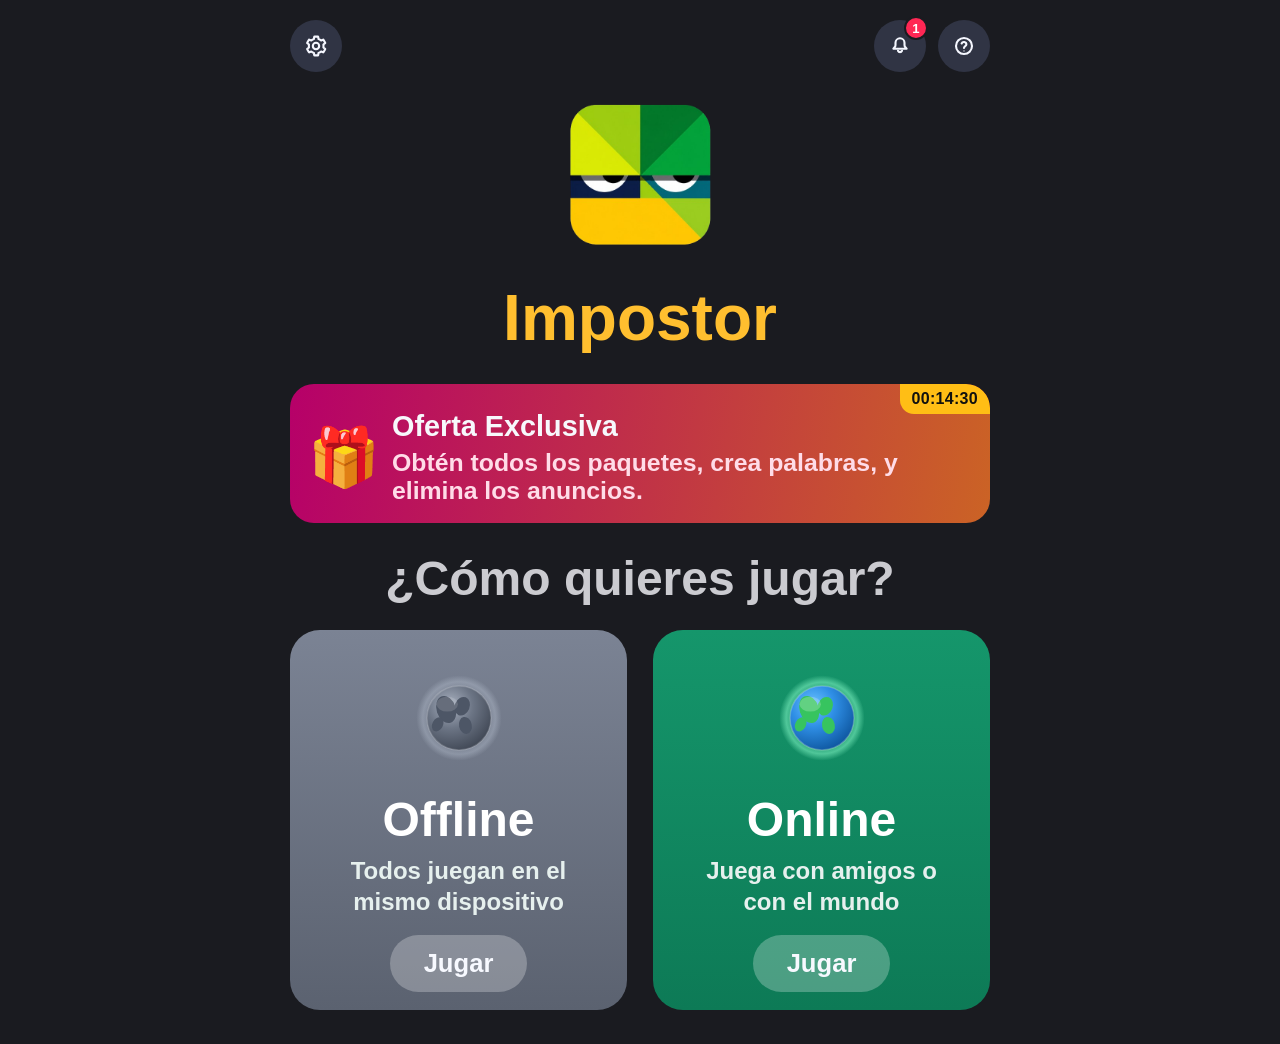
==== html/game.html @ 66438ec7 "Interfaces Juego Impostor" ====
<!DOCTYPE html>
<html lang="es">
<head>
	<meta charset="UTF-8" />
	<meta name="viewport" content="width=device-width, initial-scale=1.0, viewport-fit=cover" />
	<title>Impostor Bíblico - Inicio</title>

	<!-- PWA -->
	<link rel="manifest" href="../manifest.json" />
	<meta name="theme-color" content="#1A1B20" />
	<link rel="icon" type="image/png" sizes="32x32" href="../icons/favicon-32.png" />
	<link rel="icon" type="image/png" sizes="16x16" href="../icons/favicon-16.png" />
	<link rel="apple-touch-icon" href="../icons/apple-touch-icon.png" />
	<meta name="mobile-web-app-capable" content="yes" />
	<meta name="apple-mobile-web-app-capable" content="yes" />
	<meta name="apple-mobile-web-app-status-bar-style" content="black-translucent" />
	<meta name="apple-mobile-web-app-title" content="Impostor Bíblico" />

	<link rel="stylesheet" href="../css/game.css" />
</head>
<body>
	<div class="app-shell">
		<header class="top-bar">
			<button class="icon-btn" type="button" aria-label="Ajustes">
				<svg viewBox="0 0 24 24" focusable="false" class="stroke-icon">
					<circle cx="12" cy="12" r="3.2"></circle>
					<path d="M19.4 13.5a7.6 7.6 0 0 0 .06-1.5 7.6 7.6 0 0 0-.06-1.5l1.7-1.3a.4.4 0 0 0 .1-.5l-1.6-2.8a.4.4 0 0 0-.5-.18l-2 .8a7.4 7.4 0 0 0-2.6-1.5l-.3-2.1a.4.4 0 0 0-.4-.33h-3.2a.4.4 0 0 0-.4.33l-.3 2.1a7.4 7.4 0 0 0-2.6 1.5l-2-.8a.4.4 0 0 0-.5.18l-1.6 2.8a.4.4 0 0 0 .1.5l1.7 1.3a7.6 7.6 0 0 0 0 3l-1.7 1.3a.4.4 0 0 0-.1.5l1.6 2.8a.4.4 0 0 0 .5.18l2-.8a7.4 7.4 0 0 0 2.6 1.5l.3 2.1a.4.4 0 0 0 .4.33h3.2a.4.4 0 0 0 .4-.33l.3-2.1a7.4 7.4 0 0 0 2.6-1.5l2 .8a.4.4 0 0 0 .5-.18l1.6-2.8a.4.4 0 0 0-.1-.5z"></path>
				</svg>
			</button>

			<div class="top-right-actions">
				<button class="icon-btn" type="button" aria-label="Notificaciones">
					<svg viewBox="0 0 24 24" focusable="false" class="stroke-icon">
						<path d="M12 4.3a4.5 4.5 0 0 0-4.5 4.5v2.1c0 .9-.3 1.7-.9 2.4l-1.2 1.4h13.2l-1.2-1.4a3.6 3.6 0 0 1-.9-2.4V8.8A4.5 4.5 0 0 0 12 4.3z"></path>
						<path d="M10 16.8a2.2 2.2 0 0 0 4 0"></path>
					</svg>
					<span class="badge">1</span>
				</button>

				<button class="icon-btn" type="button" aria-label="Ayuda">
					<svg viewBox="0 0 24 24" focusable="false" class="stroke-icon">
						<circle cx="12" cy="12" r="8"></circle>
						<path d="M9.6 9.5a2.5 2.5 0 0 1 4.8.8c0 1.7-2.4 2.3-2.4 3.7"></path>
						<circle cx="12" cy="16.9" r=".7" class="fill-dot"></circle>
					</svg>
				</button>
			</div>
		</header>

		<main class="home-content">
			<section class="brand-zone" aria-label="Marca">
				<img src="../img/LogoImpostor.png" alt="Logo Impostor" class="brand-logo" />
				<h1>Impostor</h1>
			</section>

			<section class="promo-card" aria-label="Oferta exclusiva">
				<div class="gift-emoji" aria-hidden="true">🎁</div>
				<div class="promo-copy">
					<h2>Oferta Exclusiva</h2>
					<p>Obtén todos los paquetes, crea palabras, y elimina los anuncios.</p>
				</div>
				<span class="timer-pill">00:14:30</span>
			</section>

			<h2 class="section-title">¿Cómo quieres jugar?</h2>

			<section class="mode-grid" aria-label="Modos de juego">
				<article class="mode-card mode-card-offline" data-href="config-game.html">
					<div class="mode-icon" aria-hidden="true">
						<svg viewBox="0 0 120 120" focusable="false" class="planet">
							<defs>
								<radialGradient id="oceanOff" cx="36%" cy="30%" r="80%">
									<stop offset="0" stop-color="#aab2c1"></stop>
									<stop offset="45%" stop-color="#6c7585"></stop>
									<stop offset="100%" stop-color="#3a414e"></stop>
								</radialGradient>
								<radialGradient id="atmoOff" cx="50%" cy="50%" r="50%">
									<stop offset="60%" stop-color="rgba(200,210,225,0)"></stop>
									<stop offset="85%" stop-color="rgba(200,210,225,0.32)"></stop>
									<stop offset="100%" stop-color="rgba(200,210,225,0)"></stop>
								</radialGradient>
								<clipPath id="clipOff"><circle cx="60" cy="60" r="30"></circle></clipPath>
							</defs>
							<circle class="atmo" cx="60" cy="60" r="40" fill="url(#atmoOff)"></circle>
							<circle cx="60" cy="60" r="30" fill="url(#oceanOff)"></circle>
							<g clip-path="url(#clipOff)">
								<g class="continents" fill="#4d5666">
									<g>
										<ellipse cx="48" cy="52" rx="9" ry="13" transform="rotate(-18 48 52)"></ellipse>
										<ellipse cx="63" cy="49" rx="7" ry="9" transform="rotate(22 63 49)"></ellipse>
										<ellipse cx="66" cy="67" rx="6" ry="8" transform="rotate(-12 66 67)"></ellipse>
										<ellipse cx="40" cy="66" rx="5" ry="7" transform="rotate(28 40 66)"></ellipse>
									</g>
									<g transform="translate(60 0)">
										<ellipse cx="48" cy="52" rx="9" ry="13" transform="rotate(-18 48 52)"></ellipse>
										<ellipse cx="63" cy="49" rx="7" ry="9" transform="rotate(22 63 49)"></ellipse>
										<ellipse cx="66" cy="67" rx="6" ry="8" transform="rotate(-12 66 67)"></ellipse>
										<ellipse cx="40" cy="66" rx="5" ry="7" transform="rotate(28 40 66)"></ellipse>
									</g>
								</g>
							</g>
							<ellipse class="shine" cx="49" cy="47" rx="10" ry="7" fill="#ffffff" opacity="0.14"></ellipse>
							<circle cx="60" cy="60" r="30" fill="none" stroke="rgba(255,255,255,0.16)" stroke-width="1.4"></circle>
						</svg>
					</div>
					<h3>Offline</h3>
					<p>Todos juegan en el mismo dispositivo</p><br>
					<button type="button" class="play-btn">Jugar</button>
				</article>

				<article class="mode-card mode-card-online">
					<div class="mode-icon" aria-hidden="true">
						<svg viewBox="0 0 120 120" focusable="false" class="planet">
							<defs>
								<radialGradient id="oceanOn" cx="36%" cy="30%" r="80%">
									<stop offset="0" stop-color="#6cc4ff"></stop>
									<stop offset="42%" stop-color="#2f8fe6"></stop>
									<stop offset="100%" stop-color="#0a4f96"></stop>
								</radialGradient>
								<radialGradient id="atmoOn" cx="50%" cy="50%" r="50%">
									<stop offset="60%" stop-color="rgba(140,255,205,0)"></stop>
									<stop offset="84%" stop-color="rgba(140,255,205,0.5)"></stop>
									<stop offset="100%" stop-color="rgba(140,255,205,0)"></stop>
								</radialGradient>
								<clipPath id="clipOn"><circle cx="60" cy="60" r="30"></circle></clipPath>
							</defs>
							<circle class="atmo" cx="60" cy="60" r="40" fill="url(#atmoOn)"></circle>
							<circle cx="60" cy="60" r="30" fill="url(#oceanOn)"></circle>
							<g clip-path="url(#clipOn)">
								<g class="continents" fill="#37c45f">
									<g>
										<ellipse cx="48" cy="52" rx="9" ry="13" transform="rotate(-18 48 52)"></ellipse>
										<ellipse cx="63" cy="49" rx="7" ry="9" transform="rotate(22 63 49)"></ellipse>
										<ellipse cx="66" cy="67" rx="6" ry="8" transform="rotate(-12 66 67)"></ellipse>
										<ellipse cx="40" cy="66" rx="5" ry="7" transform="rotate(28 40 66)"></ellipse>
									</g>
									<g transform="translate(60 0)">
										<ellipse cx="48" cy="52" rx="9" ry="13" transform="rotate(-18 48 52)"></ellipse>
										<ellipse cx="63" cy="49" rx="7" ry="9" transform="rotate(22 63 49)"></ellipse>
										<ellipse cx="66" cy="67" rx="6" ry="8" transform="rotate(-12 66 67)"></ellipse>
										<ellipse cx="40" cy="66" rx="5" ry="7" transform="rotate(28 40 66)"></ellipse>
									</g>
								</g>
							</g>
							<ellipse class="shine" cx="49" cy="47" rx="10" ry="7" fill="#ffffff" opacity="0.22"></ellipse>
							<circle cx="60" cy="60" r="30" fill="none" stroke="rgba(255,255,255,0.22)" stroke-width="1.4"></circle>
						</svg>
					</div>
					<h3>Online</h3>
					<p>Juega con amigos o con el mundo</p>
					<button type="button" class="play-btn">Jugar</button>
				</article>
			</section>

			<!-- <section class="menu-list" aria-label="Opciones adicionales">
				<article class="menu-item">
					<div class="menu-icon" aria-hidden="true">🃏</div>
					<div class="menu-copy">
						<h3>Paquetes</h3>
						<p>Toda la colección y los tuyos</p>
					</div>
					<span class="chevron" aria-hidden="true">›</span>
				</article>

				<article class="menu-item">
					<div class="menu-icon" aria-hidden="true">🎲</div>
					<div class="menu-copy">
						<h3>Más Juegos</h3>
						<p>Directo de nuestro estudio para ti ♡</p>
					</div>
					<span class="chevron" aria-hidden="true">›</span>
				</article>
			</section> -->
		</main>
	</div>

	<script src="../js/game.js"></script>
</body>
</html>
---- css/game.css ----
:root {
  --bg: #1a1b20;
  --surface: #20222a;
  --surface-soft: #272a34;
  --text: #f7f8fc;
  --muted: #adb3c3;
  --brand: #ffbf2f;
  --online-card: #0d7a56;
  --offline-card: #5b6270;
  --btn-pill: rgba(255, 255, 255, 0.26);
  --icon-btn: #303444;
  --promo-grad-1: #b60069;
  --promo-grad-2: #cb6325;
  --timer-bg: #ffbe15;
}

* {
  box-sizing: border-box;
  -webkit-tap-highlight-color: transparent;
}

button {
  -webkit-tap-highlight-color: transparent;
  outline: none;
}

button:focus {
  outline: none;
}

button:focus-visible {
  outline: 2px solid var(--brand);
  outline-offset: 3px;
}

body {
  margin: 0;
  min-height: 100vh;
  font-family: "Inter", "Segoe UI", Roboto, Arial, sans-serif;
  background: var(--bg);
  color: var(--text);
}

.app-shell {
  width: min(100%, 760px);
  margin: 0 auto;
  padding: 20px clamp(16px, 4vw, 30px) 34px;
}

.top-bar {
  display: flex;
  align-items: center;
  justify-content: space-between;
  margin-bottom: 10px;
}

.top-right-actions {
  display: flex;
  gap: 12px;
}

.icon-btn {
  width: 52px;
  height: 52px;
  border-radius: 50%;
  border: 0;
  background: var(--icon-btn);
  color: #fff;
  display: grid;
  place-items: center;
  position: relative;
  cursor: pointer;
  transition: transform 0.2s ease, filter 0.2s ease;
}

.icon-btn:hover {
  transform: translateY(-1px);
  filter: brightness(1.04);
}

.icon-btn svg {
  width: 24px;
  height: 24px;
}

.stroke-icon path,
.stroke-icon circle {
  stroke: #f5f7ff;
  stroke-width: 2.1;
  fill: none;
  stroke-linecap: round;
  stroke-linejoin: round;
}

.stroke-icon .fill-dot {
  fill: #f5f7ff;
  stroke: none;
}

.badge {
  position: absolute;
  top: -4px;
  right: -2px;
  min-width: 24px;
  height: 24px;
  padding-inline: 6px;
  border-radius: 999px;
  background: #ff2754;
  color: #fff;
  display: grid;
  place-items: center;
  font-size: 0.82rem;
  font-weight: 700;
  border: 2px solid var(--bg);
}

.home-content {
  display: flex;
  flex-direction: column;
  gap: 24px;
}

.brand-zone {
  text-align: center;
}

.brand-logo {
  width: min(44vw, 190px);
  aspect-ratio: 1;
  object-fit: contain;
}

h1 {
  margin: 10px 0 0;
  font-size: clamp(2.8rem, 8vw, 4rem);
  line-height: 1;
  color: var(--brand);
}

.promo-card {
  position: relative;
  margin-top: 10px;
  border-radius: 24px;
  background: linear-gradient(100deg, var(--promo-grad-1), var(--promo-grad-2));
  padding: 26px 18px 18px;
  display: grid;
  grid-template-columns: auto 1fr;
  align-items: center;
  gap: 12px;
  overflow: hidden;
}

.gift-emoji {
  font-size: clamp(2.8rem, 8vw, 3.6rem);
  line-height: 1;
}

.promo-copy h2 {
  margin: 0;
  padding-right: 70px;
  font-size: clamp(1.25rem, 3.8vw, 1.8rem);
}

.promo-copy p {
  margin: 6px 0 0;
  color: #ffdce8;
  font-size: clamp(1rem, 2.5vw, 1.55rem);
  font-weight: 600;
}

.timer-pill {
  position: absolute;
  right: 0;
  top: 0;
  background: var(--timer-bg);
  color: #10110f;
  font-weight: 800;
  border-radius: 0 24px 0 14px;
  padding: 6px 12px;
  font-size: clamp(0.75rem, 2.2vw, 1rem);
  letter-spacing: 0.3px;
}

.section-title {
  text-align: center;
  margin: 4px 0 0;
  font-size: clamp(1.6rem, 5vw, 3rem);
  color: color-mix(in srgb, var(--text) 80%, transparent);
}

.mode-grid {
  display: grid;
  grid-template-columns: repeat(2, minmax(0, 1fr));
  gap: clamp(16px, 5vw, 26px);
}

.mode-card {
  border-radius: clamp(20px, 5vw, 30px);
  padding: clamp(16px, 4vw, 24px) clamp(10px, 3vw, 18px) clamp(14px, 3vw, 18px);
  text-align: center;
  color: #fff;
  display: flex;
  flex-direction: column;
  align-items: center;
  min-height: clamp(250px, 62vw, 360px);
  cursor: pointer;
}

.mode-card-offline {
  background: linear-gradient(180deg, #7b8394, var(--offline-card));
}

.mode-card-online {
  background: linear-gradient(180deg, #15966b, var(--online-card));
}

.mode-icon {
  width: min(34vw, 128px);
  height: min(34vw, 128px);
}

.mode-icon svg {
  width: 100%;
  height: 100%;
  animation: planetBob 5s ease-in-out infinite;
}

.mode-card-online .mode-icon svg {
  animation-delay: -2.5s;
}

/* Rotación de los continentes (ilusión de planeta girando). */
.mode-icon .continents {
  animation: globeSpin 11s linear infinite;
}

.mode-card-offline .mode-icon .continents {
  animation-duration: 15s;
}

@keyframes globeSpin {
  from {
    transform: translateX(0);
  }
  to {
    transform: translateX(-60px);
  }
}

/* Atmósfera que "respira". */
.mode-icon .atmo {
  transform-box: fill-box;
  transform-origin: 50% 50%;
  animation: atmoBreathe 5s ease-in-out infinite;
}

.mode-card-offline .mode-icon .atmo {
  animation-duration: 7s;
}

@keyframes atmoBreathe {
  0%,
  100% {
    transform: scale(1);
    opacity: 0.7;
  }
  50% {
    transform: scale(1.06);
    opacity: 1;
  }
}

@keyframes planetBob {
  0%,
  100% {
    transform: translateY(0);
  }
  50% {
    transform: translateY(-6px);
  }
}

@media (prefers-reduced-motion: reduce) {
  .mode-icon svg,
  .mode-icon .continents,
  .mode-icon .atmo {
    animation: none;
  }
}

.mode-card h3 {
  margin: 10px 0 8px;
  font-size: clamp(1.35rem, 5.6vw, 3rem);
}

.mode-card p {
  margin: 0;
  font-size: clamp(0.85rem, 3.2vw, 1.5rem);
  line-height: 1.3;
  max-width: 18ch;
  color: #e6f0ee;
  font-weight: 600;
}

.play-btn {
  margin-top: auto;
  border: 0;
  color: #f7f9ff;
  font-size: clamp(0.95rem, 3.6vw, 1.6rem);
  font-weight: 800;
  padding: clamp(9px, 2.4vw, 14px) clamp(20px, 6vw, 34px);
  border-radius: 999px;
  background: var(--btn-pill);
  cursor: pointer;
}

.menu-list {
  display: grid;
  gap: 14px;
}

.menu-item {
  display: grid;
  grid-template-columns: auto 1fr auto;
  gap: 14px;
  align-items: center;
  padding: 16px 16px;
  border-radius: 22px;
  background: var(--surface);
}

.menu-icon {
  font-size: clamp(2rem, 7vw, 2.8rem);
}

.menu-copy h3 {
  margin: 0;
  font-size: clamp(1.6rem, 4vw, 2.4rem);
}

.menu-copy p {
  margin: 4px 0 0;
  color: var(--muted);
  font-size: clamp(1rem, 2.6vw, 1.8rem);
  font-weight: 600;
}

.chevron {
  font-size: clamp(2rem, 5vw, 2.9rem);
  color: #68708a;
  line-height: 1;
}
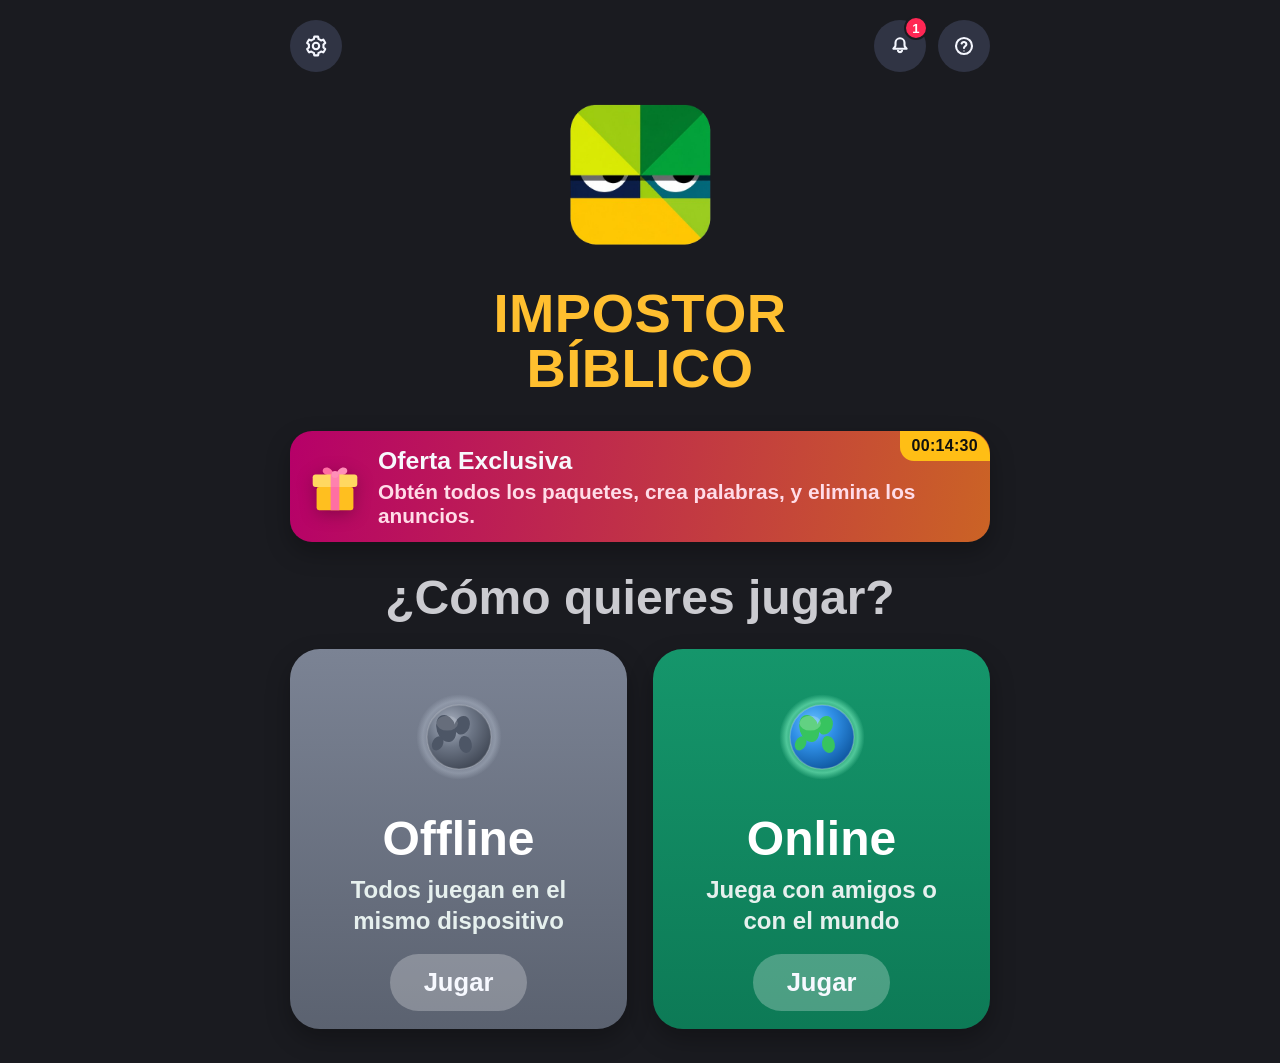
==== commit 6828ef76: "Enhance CSS styles for user selection and improve layout in game interface" ====
--- a/html/game.html
+++ b/html/game.html
@@ -50,11 +50,21 @@
 		<main class="home-content">
 			<section class="brand-zone" aria-label="Marca">
 				<img src="../img/LogoImpostor.png" alt="Logo Impostor" class="brand-logo" />
-				<h1>Impostor</h1>
+				<h1>Impostor<span>Bíblico</span></h1>
 			</section>
 
 			<section class="promo-card" aria-label="Oferta exclusiva">
-				<div class="gift-emoji" aria-hidden="true">🎁</div>
+				<div class="gift-icon" aria-hidden="true">
+					<svg viewBox="0 0 64 64" focusable="false">
+						<path d="M31 19c-2.4-6.6-7.3-8.6-10.4-6.3-2 1.5-1.8 5 1.6 6.4 2.5 1 5.6 .9 8.8-.1z" fill="#ff6fa3"></path>
+						<path d="M33 19c2.4-6.6 7.3-8.6 10.4-6.3 2 1.5 1.8 5-1.6 6.4-2.5 1-5.6 .9-8.8-.1z" fill="#ff8fb8"></path>
+						<rect x="9" y="19" width="46" height="13" rx="3" fill="#ffd24a"></rect>
+						<rect x="13" y="32" width="38" height="24" rx="2.5" fill="#ffbf1f"></rect>
+						<rect x="27.5" y="19" width="9" height="37" fill="#ff6fa3"></rect>
+						<rect x="9" y="19" width="46" height="13" rx="3" fill="#ffffff" opacity="0.12"></rect>
+						<circle cx="32" cy="19" r="3.6" fill="#ff8fb8"></circle>
+					</svg>
+				</div>
 				<div class="promo-copy">
 					<h2>Oferta Exclusiva</h2>
 					<p>Obtén todos los paquetes, crea palabras, y elimina los anuncios.</p>
--- a/css/game.css
+++ b/css/game.css
@@ -17,6 +17,17 @@
 * {
   box-sizing: border-box;
   -webkit-tap-highlight-color: transparent;
+  -webkit-user-select: none;
+  -moz-user-select: none;
+  user-select: none;
+  -webkit-touch-callout: none;
+}
+
+/* Permitir selección solo donde tenga sentido (campos de texto). */
+input,
+textarea {
+  -webkit-user-select: text;
+  user-select: text;
 }
 
 button {
@@ -132,39 +143,55 @@
 
 h1 {
   margin: 10px 0 0;
-  font-size: clamp(2.8rem, 8vw, 4rem);
-  line-height: 1;
+  font-size: clamp(1.0rem, 7vw, 3.4rem);
+  line-height: 1.02;
   color: var(--brand);
+  text-transform: uppercase;
+  font-weight: 800;
+  letter-spacing: 0.5px;
+}
+
+h1 span {
+  display: block;
 }
 
 .promo-card {
   position: relative;
   margin-top: 10px;
-  border-radius: 24px;
+  border-radius: 22px;
   background: linear-gradient(100deg, var(--promo-grad-1), var(--promo-grad-2));
-  padding: 26px 18px 18px;
+  padding: 16px 14px 14px;
   display: grid;
   grid-template-columns: auto 1fr;
   align-items: center;
   gap: 12px;
   overflow: hidden;
-}
-
-.gift-emoji {
-  font-size: clamp(2.8rem, 8vw, 3.6rem);
-  line-height: 1;
+  box-shadow: 0 10px 24px rgba(0, 0, 0, 0.28);
+}
+
+.gift-icon {
+  width: clamp(46px, 13vw, 62px);
+  height: clamp(46px, 13vw, 62px);
+  display: grid;
+  place-items: center;
+}
+
+.gift-icon svg {
+  width: 100%;
+  height: 100%;
+  filter: drop-shadow(0 4px 8px rgba(0, 0, 0, 0.25));
 }
 
 .promo-copy h2 {
   margin: 0;
-  padding-right: 70px;
-  font-size: clamp(1.25rem, 3.8vw, 1.8rem);
+  padding-right: 66px;
+  font-size: clamp(1.1rem, 3.4vw, 1.55rem);
 }
 
 .promo-copy p {
-  margin: 6px 0 0;
+  margin: 5px 0 0;
   color: #ffdce8;
-  font-size: clamp(1rem, 2.5vw, 1.55rem);
+  font-size: clamp(0.88rem, 2.3vw, 1.3rem);
   font-weight: 600;
 }
 
@@ -204,6 +231,7 @@
   align-items: center;
   min-height: clamp(250px, 62vw, 360px);
   cursor: pointer;
+  box-shadow: 0 10px 24px rgba(0, 0, 0, 0.28);
 }
 
 .mode-card-offline {
@@ -327,6 +355,7 @@
   padding: 16px 16px;
   border-radius: 22px;
   background: var(--surface);
+  box-shadow: 0 10px 24px rgba(0, 0, 0, 0.28);
 }
 
 .menu-icon {
